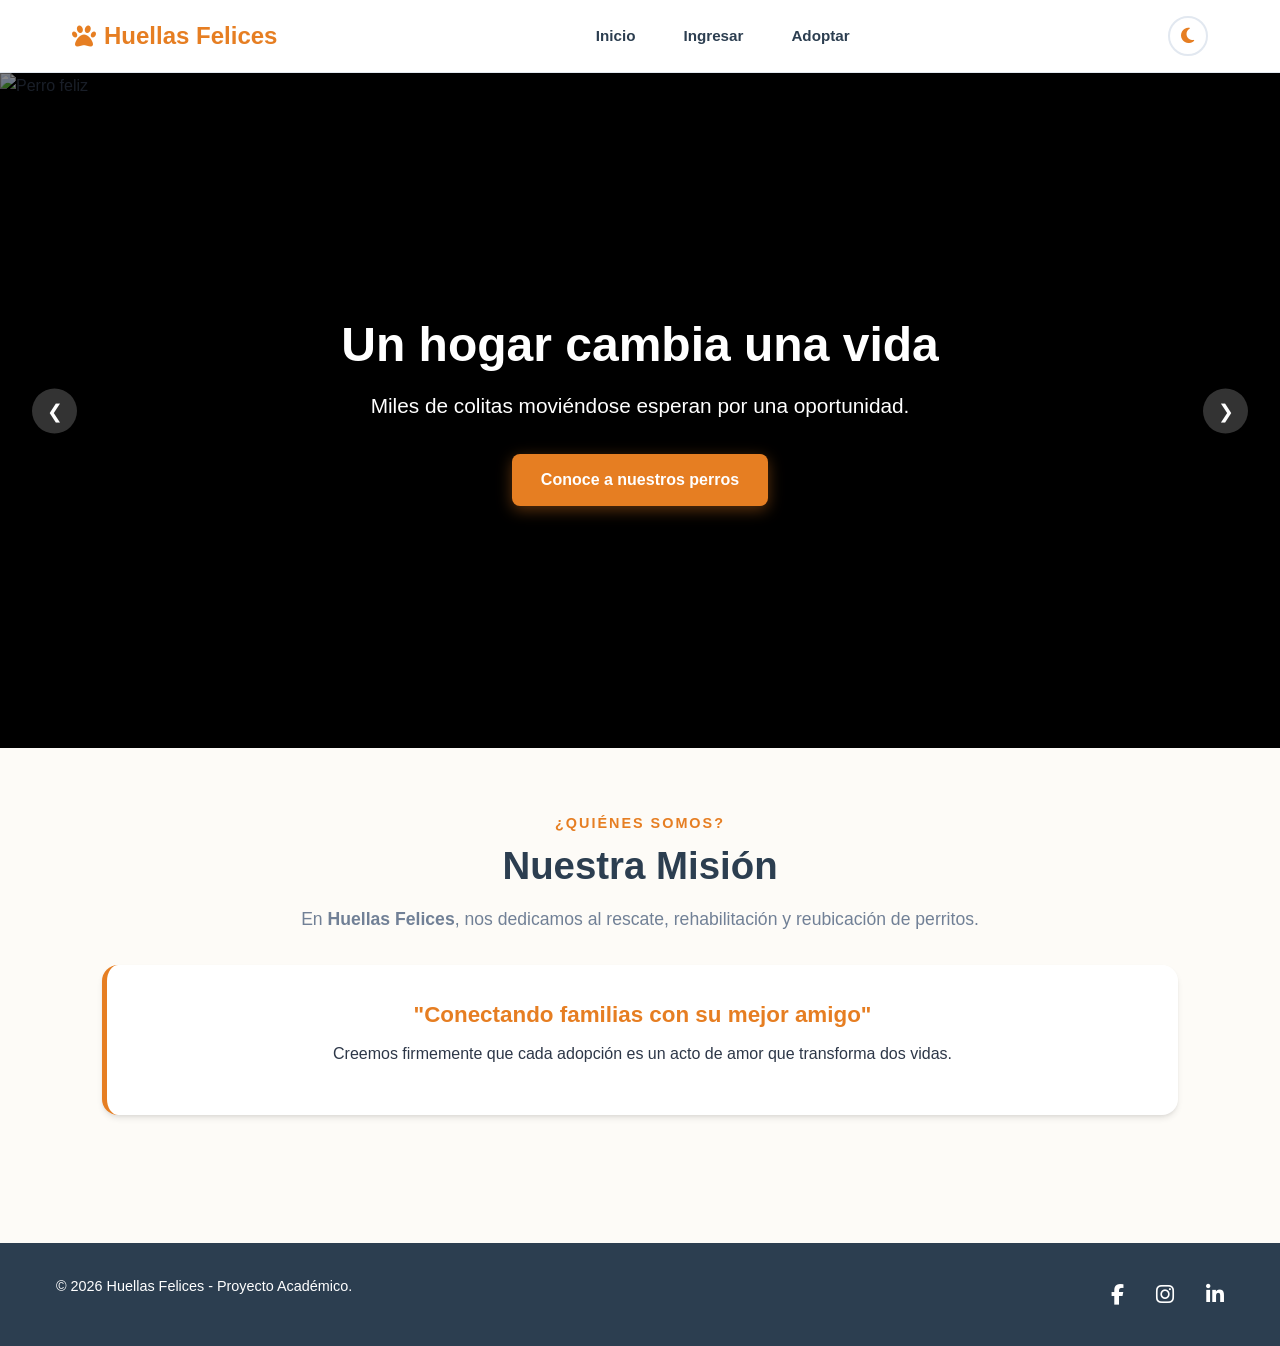
==== index.html @ f37d5ec0 "nous" ====
<!DOCTYPE html>
<html lang="es" data-theme="light">

<head>
    <meta charset="UTF-8">
    <meta name="viewport" content="width=device-width, initial-scale=1.0">
    <meta name="description"
        content="Huellas Felices - Conectando familias con su mejor amigo. Adopta un perro rescatado.">
    <title>Huellas Felices | Inicio</title>
    <link rel="stylesheet" href="https://cdnjs.cloudflare.com/ajax/libs/font-awesome/6.4.0/css/all.min.css"
        crossorigin="anonymous" />
    <link rel="stylesheet" href="css/variables.css">
    <link rel="stylesheet" href="css/base.css">
    <link rel="stylesheet" href="css/layout.css">
    <link rel="stylesheet" href="css/components.css">
    <script defer src="js/theme.js"></script>
    <script defer src="js/carousel.js"></script>
    <script defer src="js/auth.js"></script>
    <script defer src="js/main.js"></script>
</head>

<body>

    <header class="main-header">
        <div class="header-container">
            <a href="index.html" class="logo"><i class="fa-solid fa-paw"></i> Huellas Felices</a>
            <nav class="main-nav" aria-label="Navegación principal">
                <ul>
                    <li><a href="index.html#hero">Inicio</a></li>
                    <li><a href="ingresar.html" id="nav-auth-link">Ingresar</a></li>
                    <li><a href="adoptar.html">Adoptar</a></li>
                </ul>
            </nav>
            <div class="header-actions">
                <span id="user-profile" class="user-profile hidden">
                    <i class="fa-solid fa-user"></i> <span id="user-display-name"></span>
                    <button id="btn-logout" class="btn-logout" aria-label="Cerrar sesión">Salir</button>
                </span>
                <button id="theme-toggle" class="theme-toggle" aria-label="Alternar modo oscuro/claro">
                    <i class="fa-solid fa-moon"></i>
                </button>
            </div>
        </div>
    </header>

    <main>
        <!-- Inicio: Carrusel Hero -->
        <section id="hero" class="hero-carousel" aria-label="Carrusel de perros rescatados">
            <div class="carousel-track-container">
                <div class="carousel-track">
                    <div class="carousel-slide active">
                        <img src="https://images.unsplash.com/photo-1543466835-00a7907e9de1?auto=format&fit=crop&q=80&w=1200"
                            alt="Perro feliz">
                        <div class="carousel-caption">
                            <h1>Un hogar cambia una vida</h1>
                            <p>Miles de colitas moviéndose esperan por una oportunidad.</p>
                            <a href="adoptar.html" class="btn-cta">Conoce a nuestros perros</a>
                        </div>
                    </div>
                    <div class="carousel-slide">
                        <img src="https://images.unsplash.com/photo-1537151625747-768eb64519f2?auto=format&fit=crop&q=80&w=1200"
                            alt="Cachorro">
                        <div class="carousel-caption">
                            <h1>Conectando familias con su mejor amigo</h1>
                            <p>Amor incondicional garantizado.</p>
                            <a href="adoptar.html" class="btn-cta">Conoce a nuestros perros</a>
                        </div>
                    </div>
                </div>
            </div>
            <button class="carousel-btn btn-prev" aria-label="Imagen anterior">&#10094;</button>
            <button class="carousel-btn btn-next" aria-label="Siguiente imagen">&#10095;</button>
        </section>

        <!-- Nosotros: Propuesta de Valor -->
        <section id="nosotros" class="section-padding reveal-element">
            <div class="container text-center">
                <span class="section-subtitle">¿Quiénes somos?</span>
                <h2>Nuestra Misión</h2>
                <p class="lead-text">En <strong>Huellas Felices</strong>, nos dedicamos al rescate, rehabilitación y
                    reubicación de perritos.</p>
                <div class="value-proposition">
                    <p class="highlight-text">"Conectando familias con su mejor amigo"</p>
                    <p>Creemos firmemente que cada adopción es un acto de amor que transforma dos vidas.</p>
                </div>
            </div>
        </section>
    </main>

    <footer class="main-footer">
        <div class="footer-container">
            <p>&copy; 2026 Huellas Felices - Proyecto Académico.</p>
            <nav class="social-nav">
                <a href="https://facebook.com" target="_blank" rel="noopener noreferrer"><i
                        class="fa-brands fa-facebook-f"></i></a>
                <a href="https://instagram.com" target="_blank" rel="noopener noreferrer"><i
                        class="fa-brands fa-instagram"></i></a>
                <a href="https://linkedin.com" target="_blank" rel="noopener noreferrer"><i
                        class="fa-brands fa-linkedin-in"></i></a>
            </nav>
        </div>
    </footer>

</body>

</html>
---- css/variables.css ----
/* ==========================================================================
   VARIABLES GLOBALES Y DISEÑO DE TEMAS (Huellas Felices)
   ========================================================================== */

/* Tema Claro por Defecto */
:root,
html[data-theme="light"] {
    /* Colores de Marca (Cálidos y Amigables) */
    --primary-color: #e67e22;
    /* Naranja cálido principal */
    --primary-hover: #d35400;
    /* Naranja más oscuro para interacciones */
    --secondary-color: #2c3e50;
    /* Azul grisáceo para textos fuertes y contraste */
    --accent-color: #f1c40f;
    /* Amarillo/Ámbar para detalles y alertas */

    /* Colores de Fondo (Layout) */
    --bg-main: #fdfbf7;
    /* Fondo general (crema muy suave) */
    --bg-card: #ffffff;
    /* Fondo de tarjetas y contenedores */
    --bg-muted: #f5efe6;
    /* Fondo de secciones secundarias */
    --bg-highlight: #fef5ec;
    /* Fondo sutil para destacar módulos (como login) */

    /* Colores de Texto */
    --text-main: #2d3748;
    /* Texto principal (Gris oscuro, evita el negro puro) */
    --text-muted: #718096;
    /* Texto secundario o leyendas */
    --text-light: #ffffff;
    /* Texto sobre fondos oscuros o botones */

    /* Estados de Validación */
    --color-success: #2ecc71;
    /* Verde para estados válidos y éxito */
    --color-error: #e74c3c;
    /* Rojo para mensajes de error dinámicos */

    /* Efectos Visuales */
    --box-shadow: 0 4px 6px -1px rgba(0, 0, 0, 0.1), 0 2px 4px -1px rgba(0, 0, 0, 0.06);
    --shadow-hover: 0 10px 15px -3px rgba(0, 0, 0, 0.1), 0 4px 6px -2px rgba(0, 0, 0, 0.05);
    --border-color: #e2e8f0;
}

/* Tema Oscuro (Se activa dinámicamente con JavaScript) */
html[data-theme="dark"] {
    /* Colores de Marca Ajustados para Pantallas Oscuras */
    --primary-color: #ff9f43;
    /* Naranja ligeramente más brillante */
    --primary-hover: #ffb167;
    --secondary-color: #ecf0f1;
    --accent-color: #f39c12;

    /* Colores de Fondo (Invertidos para confort visual) */
    --bg-main: #121212;
    /* Fondo oscuro profundo */
    --bg-card: #1e1e1e;
    /* Gris superficie para tarjetas */
    --bg-muted: #252525;
    /* Gris para secciones alternas */
    --bg-highlight: #2c2520;
    /* Tono marrón/oscuro cálido para destacar */

    /* Colores de Texto */
    --text-main: #f3f4f6;
    /* Blanco roto para lectura cómoda */
    --text-muted: #9ca3af;
    /* Gris claro para texto secundario */
    --text-light: #121212;
    /* Texto oscuro para usar sobre botones claros */

    /* Estados de Validación Adaptados */
    --color-success: #2ea44f;
    --color-error: #ff6b6b;
    /* Rojo más claro para que resalte en fondo oscuro */

    /* Efectos Visuales Adaptados */
    --box-shadow: 0 4px 6px -1px rgba(0, 0, 0, 0.5);
    --shadow-hover: 0 10px 15px -3px rgba(0, 0, 0, 0.7);
    --border-color: #333333;
}

/* Variables Estructurales Invariables (Comunes a ambos temas) */
:root {
    /* Tipografía */
    --font-main: 'Segoe UI', Tahoma, Geneva, Verdana, sans-serif;

    /* Bordes y Esquinas (Look amigable y redondeado) */
    --border-radius-sm: 4px;
    --border-radius-md: 8px;
    --border-radius-lg: 16px;
    --border-radius-round: 50%;

    /* Transiciones del Sistema (Suavidad obligatoria para el requerimiento) */
    --transition-fast: background-color 0.2s ease, color 0.2s ease, transform 0.2s ease;
    --transition-smooth: background-color 0.4s ease, color 0.4s ease, border-color 0.4s ease, box-shadow 0.4s ease;
    --transition-reveal: opacity 0.8s ease-out, transform 0.8s ease-out;

    /* Espaciados Base (Escalabilidad del Layout) */
    --spacing-xs: 0.5rem;
    --spacing-sm: 1rem;
    --spacing-md: 2rem;
    --spacing-lg: 4rem;
}
---- css/base.css ----
/* ==========================================================================
   RESET MODERNO Y ESTILOS BASE GLOBALES (Mobile-First)
   ========================================================================== */

/* Coherencia en el cálculo de tamaños con box-sizing */
*,
*::before,
*::after {
    box-sizing: border-box;
    margin: 0;
    padding: 0;
}

/* Suavizado de scroll nativo para los anclajes internos */
html {
    scroll-behavior: smooth;
    text-size-adjust: 100%;
}

/* Configuración del cuerpo con transiciones para Modo Oscuro */
body {
    font-family: var(--font-main);
    background-color: var(--bg-main);
    color: var(--text-main);
    line-height: 1.6;
    overflow-x: hidden;
    -webkit-font-smoothing: antialiased;
    -moz-osx-font-smoothing: grayscale;
    transition: var(--transition-smooth);
}

/* Tipografía Semántica y Escalable */
h1,
h2,
h3,
h4 {
    color: var(--secondary-color);
    font-weight: 700;
    line-height: 1.2;
    transition: color 0.4s ease;
}

h1 {
    font-size: 2.2rem;
}

h2 {
    font-size: 1.8rem;
    margin-bottom: var(--spacing-sm);
}

h3 {
    font-size: 1.4rem;
    margin-bottom: var(--spacing-xs);
}

p {
    margin-bottom: var(--spacing-sm);
}

/* Elementos de Enlace e Interactivos */
a {
    color: var(--primary-color);
    text-decoration: none;
    transition: var(--transition-fast);
}

a:hover {
    color: var(--primary-hover);
}

img {
    max-width: 100%;
    height: auto;
    display: block;
}

ul {
    list-style: none;
}

/* ==========================================================================
   CLASES UTILITARIAS GLOBALES
   ========================================================================== */

/* Contenedor adaptativo centralizado */
.container {
    width: 100%;
    padding-right: var(--spacing-sm);
    padding-left: var(--spacing-sm);
    margin-right: auto;
    margin-left: auto;
}

/* Breakpoint base para escritorio en contenedores */
@media (min-width: 768px) {
    .container {
        max-width: 1140px;
        padding-right: var(--spacing-md);
        padding-left: var(--spacing-md);
    }

    h1 {
        font-size: 3rem;
    }

    h2 {
        font-size: 2.4rem;
    }
}

/* Espaciados y Alineaciones estándares */
.section-padding {
    padding: var(--spacing-md) 0;
}

@media (min-width: 768px) {
    .section-padding {
        padding: var(--spacing-lg) 0;
    }
}

.text-center {
    text-align: center;
}

.hidden {
    display: none !important;
}

/* Subtítulos de sección decorativos */
.section-subtitle {
    display: block;
    color: var(--primary-color);
    font-size: 0.9rem;
    text-transform: uppercase;
    font-weight: 700;
    letter-spacing: 2px;
    margin-bottom: var(--spacing-xs);
}

.lead-text {
    font-size: 1.1rem;
    color: var(--text-muted);
    max-width: 700px;
    margin-left: auto;
    margin-right: auto;
}

/* ==========================================================================
   HOOKS DE ANIMACIÓN (Scroll Reveal - Intersection Observer)
   ========================================================================== */

/* Estado inicial: El elemento está oculto y desplazado hacia abajo */
.reveal-element {
    opacity: 0;
    transform: translateY(30px);
    transition: var(--transition-reveal);
    will-change: transform, opacity;
    /* Optimización de rendimiento para GPU */
}

/* Estado activo: Se inyecta mediante JS cuando entra en el Viewport */
.reveal-element.revealed {
    opacity: 1;
    transform: translateY(0);
}
---- css/layout.css ----
/* ==========================================================================
   ESTRUCTURA DE CONTENEDORES Y LAYOUT (Mobile-First)
   ========================================================================== */

/* --- 1. ENCABEZADO PRINCIPAL (HEADER) --- */
.main-header {
    background-color: var(--bg-card);
    border-bottom: 1px solid var(--border-color);
    position: sticky;
    top: 0;
    z-index: 1000;
    /* Asegura que se mantenga sobre el carrusel */
    box-shadow: var(--box-shadow);
    transition: var(--transition-smooth);
}

.header-container {
    display: flex;
    flex-direction: column;
    align-items: center;
    gap: var(--spacing-sm);
    padding: var(--spacing-sm);
    max-width: 1200px;
    margin: 0 auto;
}

.logo {
    font-size: 1.5rem;
    font-weight: 800;
    color: var(--primary-color);
    display: flex;
    align-items: center;
    gap: 0.5rem;
}

/* Navegación móvil */
.main-nav ul {
    display: flex;
    gap: var(--spacing-sm);
    flex-wrap: wrap;
    justify-content: center;
}

.main-nav a {
    font-weight: 600;
    color: var(--secondary-color);
    padding: 0.25rem 0.5rem;
    font-size: 0.95rem;
}

.main-nav a:hover {
    color: var(--primary-color);
}

/* Acciones del Header (Perfil, Botón de Tema) */
.header-actions {
    display: flex;
    align-items: center;
    gap: var(--spacing-sm);
}

/* Ajustes de Layout para Escritorio (Header) */
@media (min-width: 768px) {
    .header-container {
        flex-direction: row;
        justify-content: space-between;
        padding: var(--spacing-sm) var(--spacing-md);
    }

    .main-nav ul {
        gap: var(--spacing-md);
    }
}


/* --- 2. SECCIÓN DESTACADA DE AUTENTICACIÓN --- */
.highlight-bg {
    background-color: var(--bg-highlight);
    transition: var(--transition-smooth);
}

.auth-wrapper {
    display: flex;
    justify-content: center;
    align-items: center;
    min-height: 400px;
}


/* --- 3. MAQUETACIÓN DE FORMULARIOS RECOLECTORES --- */
.form-container {
    max-width: 800px;
    margin: 0 auto;
}

.main-form {
    background-color: var(--bg-card);
    padding: var(--spacing-md);
    border-radius: var(--border-radius-lg);
    box-shadow: var(--box-shadow);
    border: 1px solid var(--border-color);
    margin-top: var(--spacing-md);
    transition: var(--transition-smooth);
}

/* Grid dinámico para los campos del formulario */
.form-row {
    display: grid;
    grid-template-columns: 1fr;
    /* 1 Sola columna en dispositivos móviles */
    gap: var(--spacing-sm);
    margin-bottom: var(--spacing-sm);
}

.form-group {
    display: flex;
    flex-direction: column;
    gap: var(--spacing-xs);
}

/* Transformación a 2 columnas en pantallas medianas/grandes */
@media (min-width: 768px) {
    .main-form {
        padding: var(--spacing-md) var(--spacing-lg);
    }

    .form-row {
        grid-template-columns: repeat(2, 1fr);
        /* 2 Columnas idénticas en Escritorio */
        gap: var(--spacing-md);
    }
}


/* --- 4. PIE DE PÁGINA SEMÁNTICO (FOOTER) --- */
.main-footer {
    background-color: var(--secondary-color);
    color: #ffffff;
    /* El footer mantiene contraste fijo */
    padding: var(--spacing-md) 0;
    margin-top: var(--spacing-lg);
}

.footer-container {
    display: flex;
    flex-direction: column;
    align-items: center;
    gap: var(--spacing-sm);
    max-width: 1200px;
    margin: 0 auto;
    padding: 0 var(--spacing-sm);
    text-align: center;
    font-size: 0.9rem;
}

.social-nav {
    display: flex;
    gap: var(--spacing-md);
}

.social-nav a {
    color: #ffffff;
    font-size: 1.3rem;
    display: inline-block;
    transition: var(--transition-fast);
}

.social-nav a:hover {
    color: var(--primary-color);
    transform: translateY(-3px);
    /* Pequeño salto interactivo */
}

/* Ajustes de Layout para Escritorio (Footer) */
@media (min-width: 768px) {
    .footer-container {
        flex-direction: row;
        justify-content: space-between;
        text-align: left;
    }
}
---- css/components.css ----
/* ==========================================================================
   ESTILOS DE COMPONENTES AISLADOS (Huellas Felices)
   ========================================================================== */

/* --- 1. COMPONENTE: BOTONES --- */
.btn-cta,
.btn-submit,
.btn-submit-large {
    display: inline-block;
    background-color: var(--primary-color);
    color: #ffffff;
    font-weight: 700;
    border: none;
    border-radius: var(--border-radius-md);
    cursor: pointer;
    text-align: center;
    transition: var(--transition-fast);
}

.btn-cta {
    padding: 0.8rem 1.8rem;
    font-size: 1rem;
    box-shadow: 0 4px 15px rgba(230, 126, 34, 0.4);
}

.btn-cta:hover {
    background-color: var(--primary-hover);
    color: #ffffff;
    transform: translateY(-2px);
}

.btn-submit {
    width: 100%;
    padding: 0.75rem;
    font-size: 1rem;
}

.btn-submit:hover {
    background-color: var(--primary-hover);
}

.btn-submit-large {
    padding: 1rem 2.5rem;
    font-size: 1.1rem;
    margin-top: var(--spacing-sm);
    box-shadow: var(--box-shadow);
}

.btn-submit-large:hover {
    background-color: var(--primary-hover);
    transform: translateY(-2px);
    box-shadow: var(--shadow-hover);
}

/* Conmutador de Tema (Claro/Oscuro) */
.theme-toggle {
    background: none;
    border: 2px solid var(--border-color);
    color: var(--primary-color);
    width: 40px;
    height: 40px;
    border-radius: var(--border-radius-round);
    cursor: pointer;
    display: flex;
    align-items: center;
    justify-content: center;
    font-size: 1.1rem;
    transition: var(--transition-smooth);
}

.theme-toggle:hover {
    background-color: var(--primary-color);
    color: #ffffff;
    border-color: var(--primary-color);
}

/* Botón de Salida (Logout) */
.btn-logout {
    background-color: transparent;
    border: 1px solid var(--color-error);
    color: var(--color-error);
    padding: 0.2rem 0.6rem;
    border-radius: var(--border-radius-sm);
    font-size: 0.8rem;
    cursor: pointer;
    font-weight: 600;
    margin-left: 0.5rem;
    transition: var(--transition-fast);
}

.btn-logout:hover {
    background-color: var(--color-error);
    color: #ffffff;
}


/* --- 2. COMPONENTE: CARRUSEL HERO (FADE SLIDER NATIVO) --- */
.hero-carousel {
    position: relative;
    width: 100%;
    height: 60vh;
    /* Altura adaptativa en móviles */
    min-height: 400px;
    overflow: hidden;
    background-color: #000;
    /* Evita destellos blancos durante transiciones */
}

.carousel-track-container {
    width: 100%;
    height: 100%;
}

.carousel-track {
    position: relative;
    width: 100%;
    height: 100%;
}

.carousel-slide {
    position: absolute;
    top: 0;
    left: 0;
    width: 100%;
    height: 100%;
    opacity: 0;
    z-index: 1;
    transition: opacity 0.8s ease-in-out;
    /* Transición suave requerida */
}

.carousel-slide.active {
    opacity: 1;
    z-index: 2;
}

.carousel-slide img {
    width: 100%;
    height: 100%;
    object-fit: cover;
    /* Recorte inteligente adaptativo */
    filter: brightness(55%);
    /* Filtro oscuro para garantizar contraste de texto */
}

/* Captions / Textos del Hero */
.carousel-caption {
    position: absolute;
    top: 50%;
    left: 50%;
    transform: translate(-50%, -50%);
    width: 85%;
    max-width: 800px;
    color: #ffffff;
    text-align: center;
    z-index: 3;
}

.carousel-caption h1 {
    color: #ffffff;
    margin-bottom: var(--spacing-sm);
    text-shadow: 0 2px 10px rgba(0, 0, 0, 0.5);
}

.carousel-caption p {
    font-size: 1.1rem;
    margin-bottom: var(--spacing-md);
    text-shadow: 0 2px 8px rgba(0, 0, 0, 0.5);
}

/* Flechas de Navegación */
.carousel-btn {
    position: absolute;
    top: 50%;
    transform: translateY(-50%);
    background-color: rgba(255, 255, 255, 0.2);
    color: #ffffff;
    border: none;
    width: 45px;
    height: 45px;
    border-radius: var(--border-radius-round);
    cursor: pointer;
    font-size: 1.2rem;
    z-index: 10;
    display: flex;
    align-items: center;
    justify-content: center;
    transition: var(--transition-fast);
}

.carousel-btn:hover {
    background-color: var(--primary-color);
}

.btn-prev {
    left: var(--spacing-sm);
}

.btn-next {
    right: var(--spacing-sm);
}

@media (min-width: 768px) {
    .hero-carousel {
        height: 75vh;
    }

    .carousel-caption p {
        font-size: 1.3rem;
    }

    .btn-prev {
        left: var(--spacing-md);
    }

    .btn-next {
        right: var(--spacing-md);
    }
}


/* --- 3. COMPONENTE: MÓDULO DE PROPUESTA DE VALOR --- */
.value-proposition {
    background-color: var(--bg-card);
    padding: var(--spacing-md);
    border-radius: var(--border-radius-lg);
    box-shadow: var(--box-shadow);
    margin-top: var(--spacing-md);
    border-left: 5px solid var(--primary-color);
    transition: var(--transition-smooth);
}

.highlight-text {
    font-size: 1.4rem;
    font-weight: 700;
    color: var(--primary-color);
    margin-bottom: var(--spacing-xs);
}


/* --- 4. COMPONENTE: TARJETA DE AUTENTICACIÓN (LOGIN/REGISTRO) --- */
.auth-box-container {
    background-color: var(--bg-card);
    width: 100%;
    max-width: 450px;
    border-radius: var(--border-radius-lg);
    box-shadow: var(--box-shadow);
    border: 1px solid var(--border-color);
    overflow: hidden;
    transition: var(--transition-smooth);
}

.auth-tabs {
    display: flex;
    background-color: var(--bg-muted);
    border-bottom: 1px solid var(--border-color);
    transition: var(--transition-smooth);
}

.auth-tab {
    flex: 1;
    padding: 1rem;
    background: none;
    border: none;
    font-size: 1rem;
    font-weight: 600;
    color: var(--text-muted);
    cursor: pointer;
    transition: var(--transition-fast);
}

.auth-tab.active {
    background-color: var(--bg-card);
    color: var(--primary-color);
    border-bottom: 2px solid var(--primary-color);
}

.auth-form {
    padding: var(--spacing-md);
    display: none;
    /* Oculto por defecto */
}

.auth-form.active-form {
    display: block;
    /* Solo se renderiza el formulario activo */
}

.auth-form h3 {
    text-align: center;
    margin-bottom: var(--spacing-sm);
}

.success-icon {
    font-size: 3.5rem;
    color: var(--color-success);
    margin-bottom: var(--spacing-sm);
}

.info-text {
    color: var(--text-muted);
    font-size: 0.95rem;
    margin-top: var(--spacing-xs);
}

.user-profile {
    display: flex;
    align-items: center;
    font-size: 0.9rem;
    font-weight: 600;
    color: var(--text-main);
    background-color: var(--bg-muted);
    padding: 0.3rem 0.6rem;
    border-radius: var(--border-radius-md);
}


/* --- 5. COMPONENTE: INPUTS Y MENSAJES DE ERROR --- */
input[type="text"],
input[type="email"],
input[type="password"],
input[type="tel"],
select,
textarea {
    width: 100%;
    padding: 0.75rem;
    border: 1px solid var(--border-color);
    border-radius: var(--border-radius-md);
    background-color: var(--bg-main);
    color: var(--text-main);
    font-family: var(--font-main);
    font-size: 0.95rem;
    transition: var(--transition-fast);
}

/* Estados de Enfoque (Focus) */
input:focus,
select:focus,
textarea:focus {
    outline: none;
    border-color: var(--primary-color);
    box-shadow: 0 0 0 3px rgba(230, 126, 34, 0.2);
}

.required {
    color: var(--color-error);
}

/* Clases de Control Dinámico inyectadas por JS */
input.invalid,
select.invalid {
    border-color: var(--color-error) !important;
    background-color: rgba(231, 76, 60, 0.03);
}

input.valid,
select.valid {
    border-color: var(--color-success) !important;
    background-color: rgba(46, 204, 113, 0.03);
}

/* Espacio reservado para el mensaje de error para evitar saltos bruscos en el DOM */
.error-message {
    color: var(--color-error);
    font-size: 0.8rem;
    font-weight: 600;
    min-height: 18px;
    display: block;
    margin-top: 2px;
}

/* Feedback Global Post-Envío */
.form-feedback {
    padding: 1rem;
    border-radius: var(--border-radius-md);
    margin-bottom: var(--spacing-sm);
    font-weight: 600;
    text-align: center;
}

.form-feedback.success {
    background-color: rgba(46, 204, 113, 0.15);
    color: var(--color-success);
    border: 1px solid var(--color-success);
}
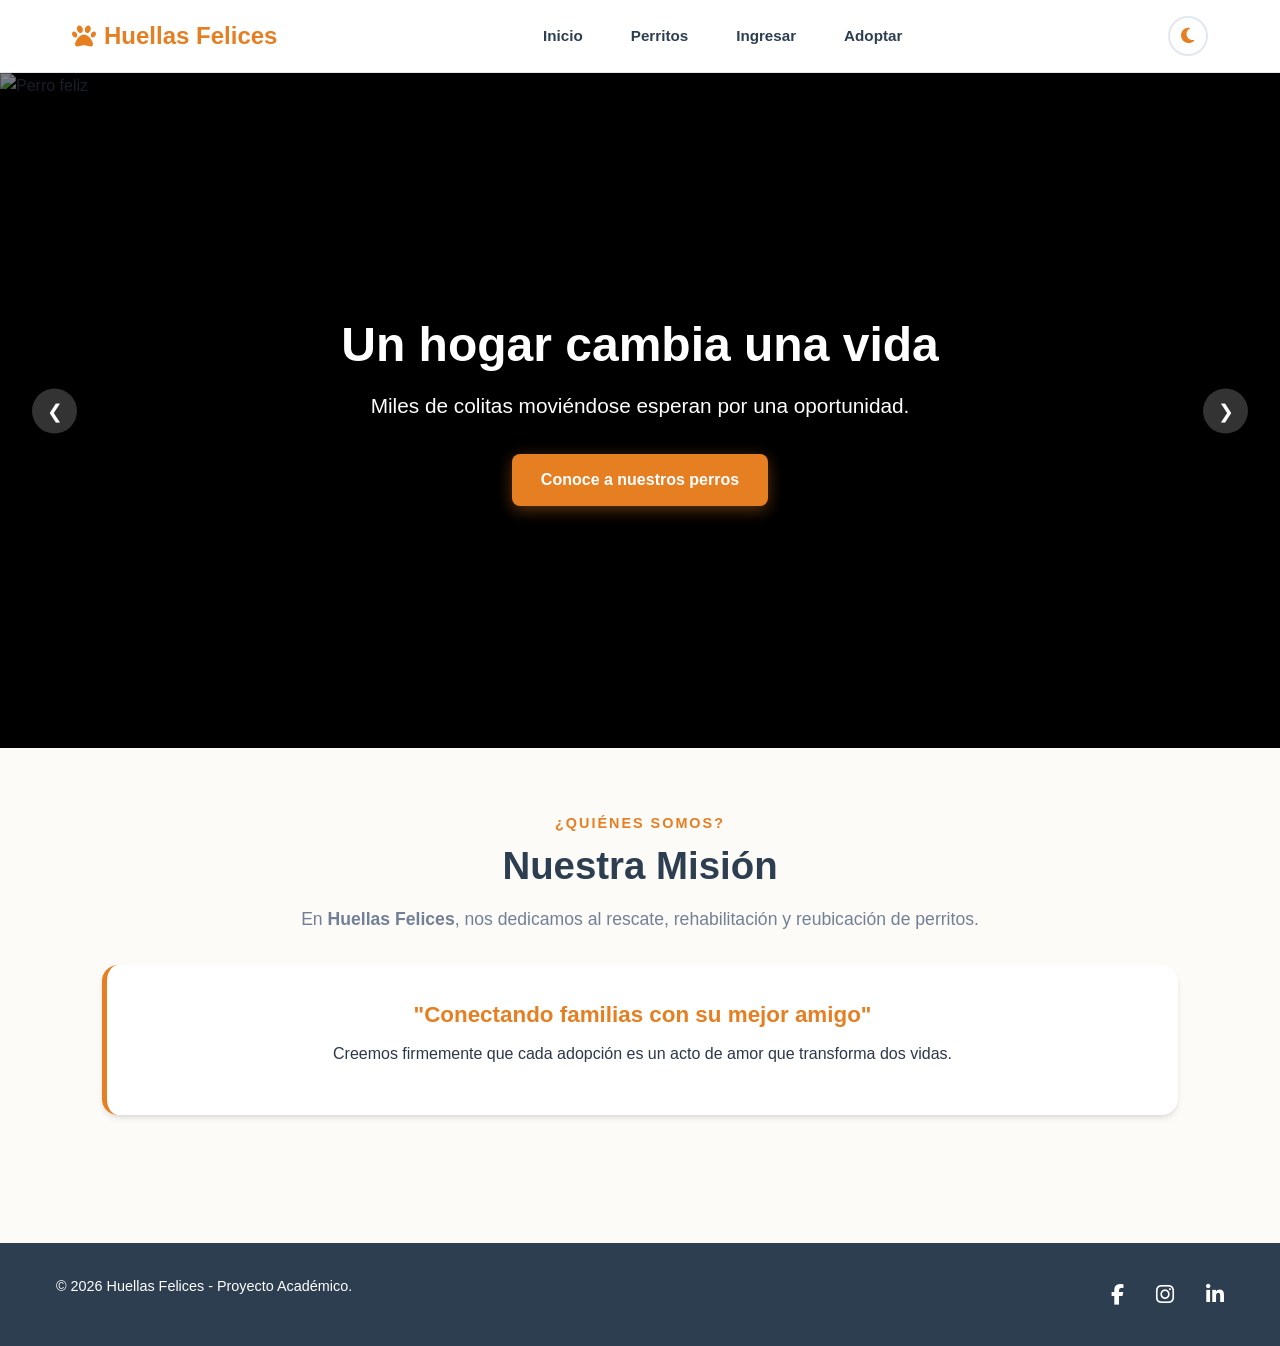
==== commit 1cf4b0e0: "actualizacion" ====
--- a/index.html
+++ b/index.html
@@ -27,6 +27,7 @@
             <nav class="main-nav" aria-label="Navegación principal">
                 <ul>
                     <li><a href="index.html#hero">Inicio</a></li>
+                    <li><a href="perros.html">Perritos</a></li>
                     <li><a href="ingresar.html" id="nav-auth-link">Ingresar</a></li>
                     <li><a href="adoptar.html">Adoptar</a></li>
                 </ul>
@@ -54,16 +55,16 @@
                         <div class="carousel-caption">
                             <h1>Un hogar cambia una vida</h1>
                             <p>Miles de colitas moviéndose esperan por una oportunidad.</p>
-                            <a href="adoptar.html" class="btn-cta">Conoce a nuestros perros</a>
+                            <a href="perros.html" class="btn-cta">Conoce a nuestros perros</a>
                         </div>
                     </div>
                     <div class="carousel-slide">
-                        <img src="https://images.unsplash.com/photo-1537151625747-768eb64519f2?auto=format&fit=crop&q=80&w=1200"
+                        <img src="img/cachorro-mirando-camara.jpg"
                             alt="Cachorro">
                         <div class="carousel-caption">
                             <h1>Conectando familias con su mejor amigo</h1>
                             <p>Amor incondicional garantizado.</p>
-                            <a href="adoptar.html" class="btn-cta">Conoce a nuestros perros</a>
+                            <a href="perros.html" class="btn-cta">Conoce a nuestros perros</a>
                         </div>
                     </div>
                 </div>
--- a/css/components.css
+++ b/css/components.css
@@ -382,4 +382,99 @@
     background-color: rgba(46, 204, 113, 0.15);
     color: var(--color-success);
     border: 1px solid var(--color-success);
+}
+
+/* Rejilla de tarjetas */
+.dogs-grid {
+    display: grid;
+    grid-template-columns: repeat(auto-fit, minmax(300px, 1fr));
+    gap: 2rem;
+    margin-top: 2.5rem;
+}
+
+/* Tarjeta individual */
+.dog-card {
+    background-color: var(--card-bg, #ffffff);
+    border-radius: 12px;
+    overflow: hidden;
+    box-shadow: 0 4px 15px rgba(0, 0, 0, 0.05);
+    transition: transform 0.3s ease, box-shadow 0.3s ease;
+}
+
+.dog-card:hover {
+    transform: translateY(-5px);
+    box-shadow: 0 8px 25px rgba(0, 0, 0, 0.1);
+}
+
+/* Contenedor de Imagen y Badge */
+.dog-image-container {
+    position: relative;
+    height: 240px;
+}
+
+.dog-image-container img {
+    width: 100%;
+    height: 100%;
+    object-fit: cover;
+}
+
+.dog-badge {
+    position: absolute;
+    top: 1rem;
+    right: 1rem;
+    padding: 0.4rem 1rem;
+    border-radius: 50px;
+    font-size: 0.85rem;
+    font-weight: bold;
+    color: #fff;
+}
+
+.badge-puppy { background-color: #3498db; }
+.badge-young { background-color: #2ecc71; }
+.badge-adult { background-color: #f39c12; }
+
+/* Contenido de texto */
+.dog-card-content {
+    padding: 1.5rem;
+}
+
+.dog-features {
+    list-style: none;
+    padding: 0;
+    margin: 1rem 0;
+    font-size: 0.95rem;
+}
+
+.dog-features li {
+    margin-bottom: 0.5rem;
+}
+
+.dog-features i {
+    color: var(--primary-color);
+    margin-right: 0.5rem;
+    width: 18px;
+}
+
+.dog-description {
+    font-size: 0.9rem;
+    line-height: 1.5;
+    margin-bottom: 1.5rem;
+    color: var(--text-muted, #666);
+}
+
+/* Botón de Adopción */
+.btn-card-adopt {
+    display: block;
+    text-align: center;
+    background-color: var(--primary-color);
+    color: white;
+    padding: 0.8rem;
+    border-radius: 8px;
+    text-decoration: none;
+    font-weight: bold;
+    transition: background-color 0.2s ease;
+}
+
+.btn-card-adopt:hover {
+    background-color: var(--primary-dark, #d35400);
 }
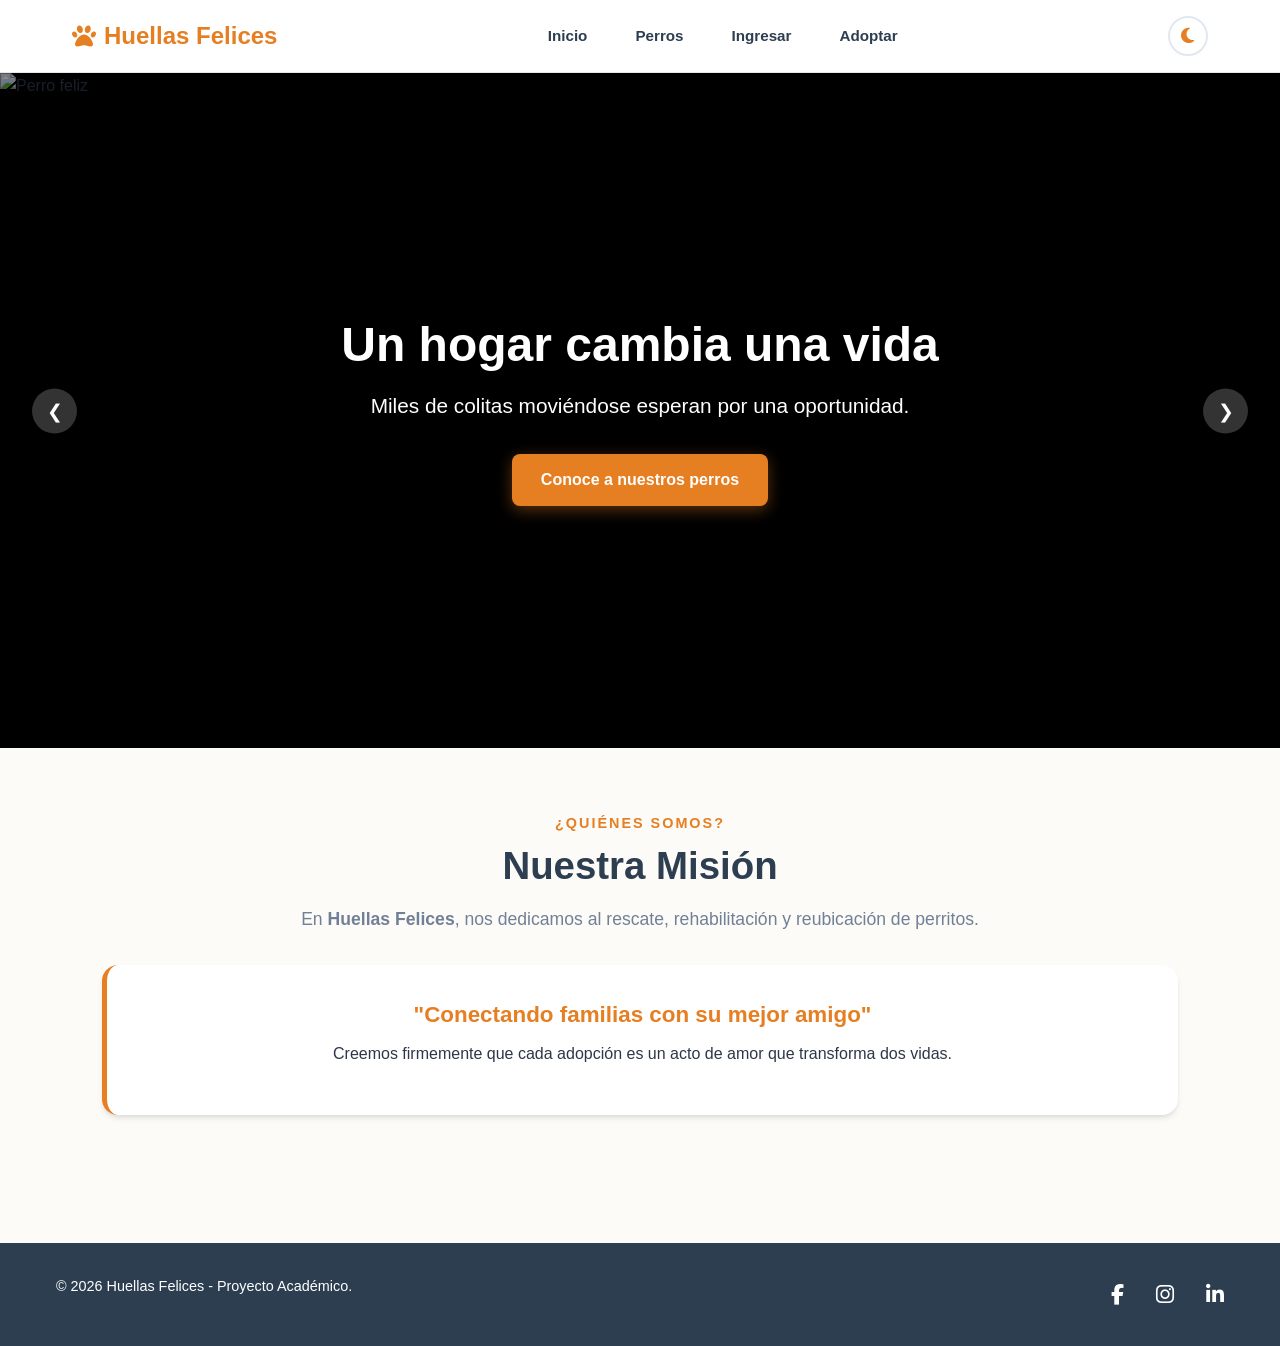
==== commit 4a0cb3fc: "burger" ====
--- a/index.html
+++ b/index.html
@@ -24,14 +24,23 @@
     <header class="main-header">
         <div class="header-container">
             <a href="index.html" class="logo"><i class="fa-solid fa-paw"></i> Huellas Felices</a>
-            <nav class="main-nav" aria-label="Navegación principal">
+
+            <!-- BOTÓN HAMBURGUESA: Invisible en PC, visible en móviles -->
+            <button id="menu-toggle-btn" class="menu-toggle-btn" aria-label="Abrir menú de navegación"
+                aria-expanded="false">
+                <i class="fa-solid fa-bars"></i>
+            </button>
+
+            <!-- Se añade el id="main-nav" para controlarlo desde JavaScript -->
+            <nav id="main-nav" class="main-nav" aria-label="Navegación principal">
                 <ul>
-                    <li><a href="index.html#hero">Inicio</a></li>
-                    <li><a href="perros.html">Perritos</a></li>
+                    <li><a href="index.html">Inicio</a></li>
+                    <li><a href="perros.html">Perros</a></li>
                     <li><a href="ingresar.html" id="nav-auth-link">Ingresar</a></li>
                     <li><a href="adoptar.html">Adoptar</a></li>
                 </ul>
             </nav>
+
             <div class="header-actions">
                 <span id="user-profile" class="user-profile hidden">
                     <i class="fa-solid fa-user"></i> <span id="user-display-name"></span>
@@ -59,8 +68,7 @@
                         </div>
                     </div>
                     <div class="carousel-slide">
-                        <img src="img/cachorro-mirando-camara.jpg"
-                            alt="Cachorro">
+                        <img src="img/cachorro-mirando-camara.jpg" alt="Cachorro">
                         <div class="carousel-caption">
                             <h1>Conectando familias con su mejor amigo</h1>
                             <p>Amor incondicional garantizado.</p>
--- a/css/layout.css
+++ b/css/layout.css
@@ -178,4 +178,93 @@
         justify-content: space-between;
         text-align: left;
     }
+}
+
+/* ==========================================================================
+   ESTILOS DEL COMPONENTE NAV RESPONSIVO
+   ========================================================================== */
+
+/* Por defecto en Escritorio (PC) el botón es invisible */
+.menu-toggle-btn {
+    display: none;
+    background: none;
+    border: none;
+    color: var(--text-color, #333);
+    font-size: 1.5rem;
+    cursor: pointer;
+    padding: 0.5rem;
+    transition: color 0.2s ease;
+}
+
+.menu-toggle-btn:hover {
+    color: var(--primary-color);
+}
+
+/* Media Query para Tablets y Celulares (Pantallas angostas) */
+@media (max-width: 768px) {
+    .main-header {
+        position: relative; /* Bloque de contención para el menú absoluto */
+    }
+
+    /* Mostrar botón hamburguesa */
+    .menu-toggle-btn {
+        display: block;
+        order: 2; /* Forzar orden posicional al lado de las acciones */
+    }
+
+    .header-actions {
+        order: 3;
+    }
+
+    /* Transformar el menú de navegación en un panel flotante desplegable */
+    .main-nav {
+        display: none; /* Oculto por defecto */
+        position: absolute;
+        top: 100%; /* Se posiciona exactamente debajo del header */
+        left: 0;
+        width: 100%;
+        background-color: var(--header-bg, #ffffff);
+        border-top: 1px solid rgba(0, 0, 0, 0.05);
+        box-shadow: 0 8px 16px rgba(0, 0, 0, 0.1);
+        padding: 1.5rem 0;
+        z-index: 999;
+    }
+
+    /* Clase que inyecta JavaScript al hacer click */
+    .main-nav.nav-open {
+        display: block;
+        animation: slideDownMenu 0.25s ease-out forwards;
+    }
+
+    /* Reestructurar la lista horizontal de PC a vertical para celular */
+    .main-nav ul {
+        flex-direction: column;
+        align-items: center;
+        gap: 1.2rem;
+        padding: 0;
+        margin: 0;
+    }
+
+    .main-nav ul li {
+        width: 100%;
+        text-align: center;
+    }
+
+    .main-nav ul li a {
+        display: block;
+        padding: 0.6rem 0;
+        font-size: 1.1rem;
+    }
+}
+
+/* Animación de entrada fluida para el menú desplegable */
+@keyframes slideDownMenu {
+    from {
+        opacity: 0;
+        transform: translateY(-10px);
+    }
+    to {
+        opacity: 1;
+        transform: translateY(0);
+    }
 }
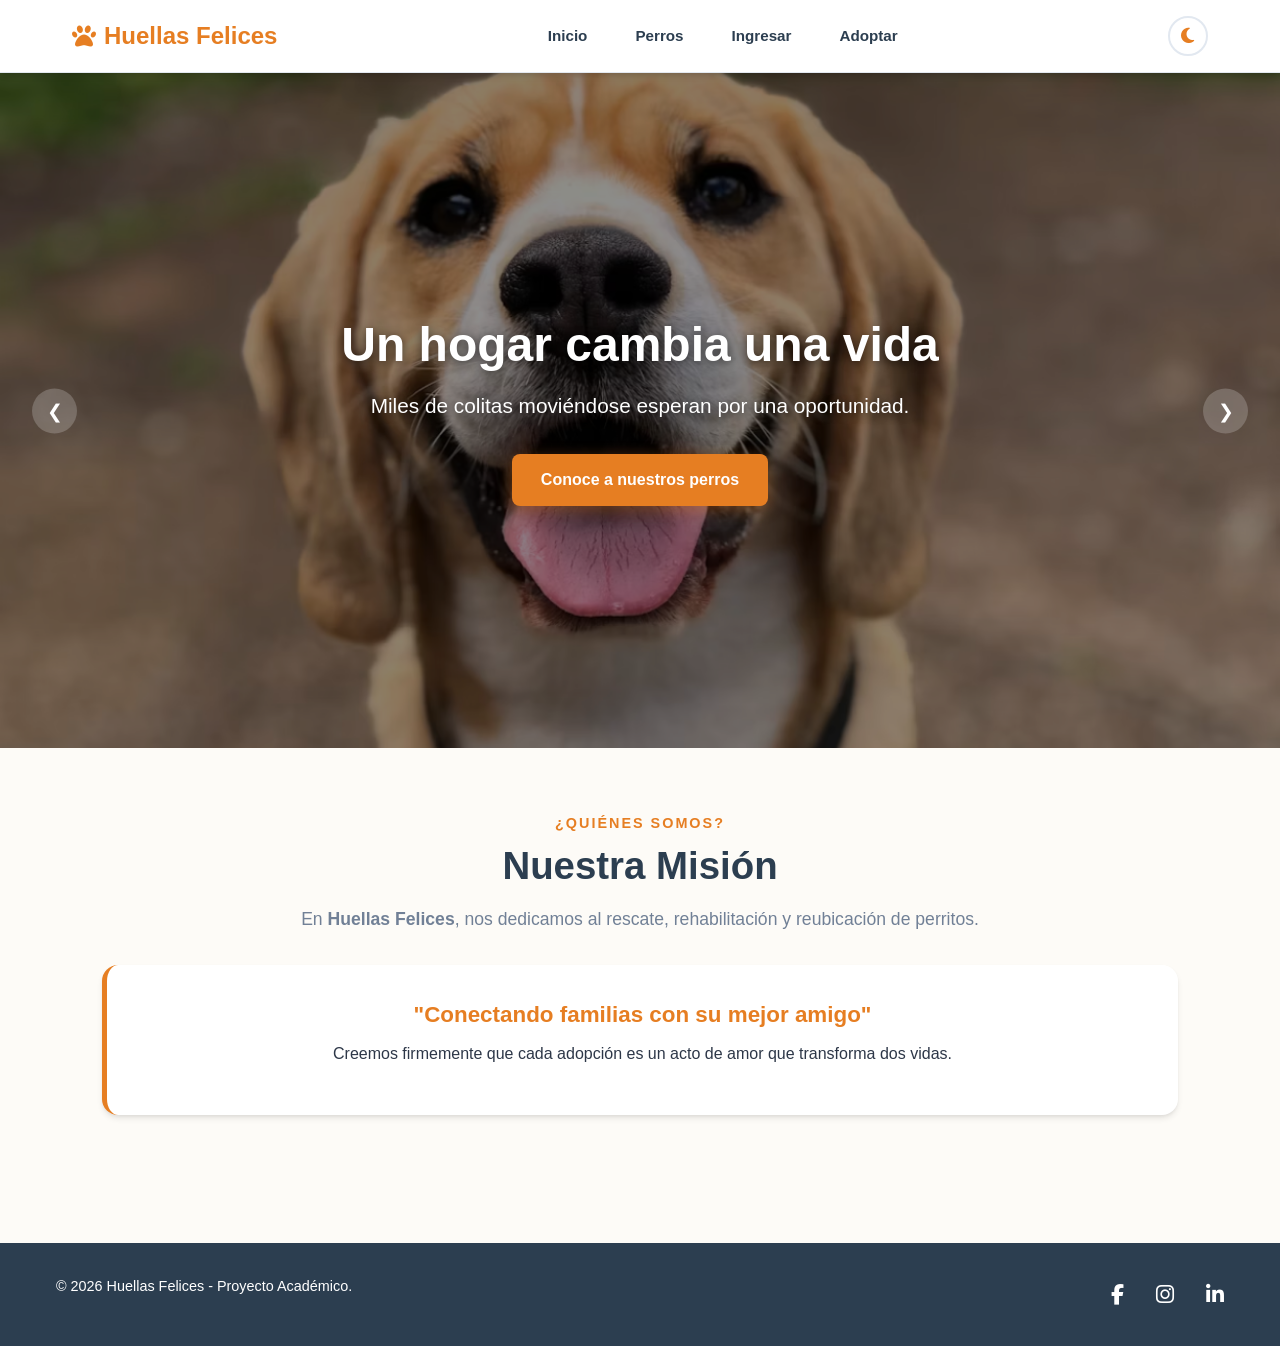
==== commit 04bddaa5: "detalles" ====
--- a/index.html
+++ b/index.html
@@ -59,7 +59,7 @@
             <div class="carousel-track-container">
                 <div class="carousel-track">
                     <div class="carousel-slide active">
-                        <img src="https://images.unsplash.com/photo-1543466835-00a7907e9de1?auto=format&fit=crop&q=80&w=1200"
+                        <img src="img/perro_feliz.png"
                             alt="Perro feliz">
                         <div class="carousel-caption">
                             <h1>Un hogar cambia una vida</h1>
--- a/css/layout.css
+++ b/css/layout.css
@@ -14,11 +14,13 @@
     transition: var(--transition-smooth);
 }
 
+/* Modificado: Ahora fluye como fila por defecto en móviles */
 .header-container {
     display: flex;
-    flex-direction: column;
-    align-items: center;
-    gap: var(--spacing-sm);
+    flex-direction: row;
+    flex-wrap: wrap;
+    justify-content: space-between;
+    align-items: center;
     padding: var(--spacing-sm);
     max-width: 1200px;
     margin: 0 auto;
@@ -33,7 +35,7 @@
     gap: 0.5rem;
 }
 
-/* Navegación móvil */
+/* Navegación móvil base */
 .main-nav ul {
     display: flex;
     gap: var(--spacing-sm);
@@ -59,16 +61,36 @@
     gap: var(--spacing-sm);
 }
 
-/* Ajustes de Layout para Escritorio (Header) */
+/* --- AJUSTES DE LAYOUT PARA ESCRITORIO (PC) --- */
 @media (min-width: 768px) {
     .header-container {
+        flex-wrap: nowrap;
+        padding: var(--spacing-sm) var(--spacing-md);
+    }
+
+    /* Reseteo estricto de posiciones móviles para pantallas grandes */
+    .logo { 
+        order: 0; 
+    }
+    
+    .main-nav { 
+        order: 0;
+        display: block !important;
+        position: static;
+        width: auto;
+        box-shadow: none;
+        border: none;
+        padding: 0;
+    }
+
+    .main-nav ul {
         flex-direction: row;
-        justify-content: space-between;
-        padding: var(--spacing-sm) var(--spacing-md);
-    }
-
-    .main-nav ul {
         gap: var(--spacing-md);
+    }
+
+    .header-actions { 
+        order: 0; 
+        margin-left: 0; 
     }
 }
 
@@ -136,7 +158,6 @@
 .main-footer {
     background-color: var(--secondary-color);
     color: #ffffff;
-    /* El footer mantiene contraste fijo */
     padding: var(--spacing-md) 0;
     margin-top: var(--spacing-lg);
 }
@@ -168,10 +189,8 @@
 .social-nav a:hover {
     color: var(--primary-color);
     transform: translateY(-3px);
-    /* Pequeño salto interactivo */
-}
-
-/* Ajustes de Layout para Escritorio (Footer) */
+}
+
 @media (min-width: 768px) {
     .footer-container {
         flex-direction: row;
@@ -180,8 +199,36 @@
     }
 }
 
+/* Optimización del Footer en Modo Oscuro */
+[data-theme="dark"] .main-footer {
+    background-color: #1a1a1a;          
+    border-top: 1px solid var(--border-color, #2d2d2d);       
+}
+
+[data-theme="dark"] .main-footer p {
+    color: #e0e0e0 !important;
+}
+
+[data-theme="dark"] .social-nav a {
+    color: #e0e0e0 !important;
+    background-color: #2d2d2d;          
+    display: inline-flex;
+    align-items: center;
+    justify-content: center;
+    width: 36px;
+    height: 36px;
+    border-radius: 50%;
+    transition: var(--transition-fast);
+}
+
+[data-theme="dark"] .social-nav a:hover {
+    background-color: var(--primary-color, #ff8400); 
+    color: #ffffff !important;          
+}
+
+
 /* ==========================================================================
-   ESTILOS DEL COMPONENTE NAV RESPONSIVO
+   ESTILOS DEL COMPONENTE NAV RESPONSIVO (MÓVIL)
    ========================================================================== */
 
 /* Por defecto en Escritorio (PC) el botón es invisible */
@@ -200,43 +247,49 @@
     color: var(--primary-color);
 }
 
-/* Media Query para Tablets y Celulares (Pantallas angostas) */
+/* Media Query exclusivo para pantallas angostas */
 @media (max-width: 768px) {
     .main-header {
-        position: relative; /* Bloque de contención para el menú absoluto */
-    }
-
-    /* Mostrar botón hamburguesa */
+        position: relative;
+    }
+
+    /* CONTROL DE ORDEN VISUAL EN LA MISMA LÍNEA */
+    .logo {
+        order: 1; /* Logotipo a la izquierda */
+    }
+
+    .header-actions {
+        order: 2;
+        margin-left: auto; /* Empuja el botón de modo oscuro hacia la derecha */
+        gap: 0.3rem;
+    }
+
     .menu-toggle-btn {
-        display: block;
-        order: 2; /* Forzar orden posicional al lado de las acciones */
-    }
-
-    .header-actions {
-        order: 3;
-    }
-
-    /* Transformar el menú de navegación en un panel flotante desplegable */
+        display: block; /* Se hace visible */
+        order: 3;        /* Se posiciona inmediatamente al lado del modo oscuro */
+        margin-left: 0.4rem; 
+    }
+
+    /* El menú desplegable se va abajo ocupando el 100% */
     .main-nav {
-        display: none; /* Oculto por defecto */
+        display: none; 
         position: absolute;
-        top: 100%; /* Se posiciona exactamente debajo del header */
+        top: 100%; 
         left: 0;
         width: 100%;
-        background-color: var(--header-bg, #ffffff);
+        background-color: var(--bg-card, #ffffff);
         border-top: 1px solid rgba(0, 0, 0, 0.05);
         box-shadow: 0 8px 16px rgba(0, 0, 0, 0.1);
         padding: 1.5rem 0;
         z-index: 999;
-    }
-
-    /* Clase que inyecta JavaScript al hacer click */
+        order: 4; /* Forzado a envolver en la parte inferior */
+    }
+
     .main-nav.nav-open {
         display: block;
         animation: slideDownMenu 0.25s ease-out forwards;
     }
 
-    /* Reestructurar la lista horizontal de PC a vertical para celular */
     .main-nav ul {
         flex-direction: column;
         align-items: center;
@@ -257,7 +310,11 @@
     }
 }
 
-/* Animación de entrada fluida para el menú desplegable */
+/* Elimina el espacio fantasma del li cuando el botón Ingresar se oculta */
+.main-nav ul li:has(#nav-auth-link.hidden) {
+    display: none;
+}
+
 @keyframes slideDownMenu {
     from {
         opacity: 0;
--- a/css/components.css
+++ b/css/components.css
@@ -281,6 +281,17 @@
     /* Oculto por defecto */
 }
 
+.auth-form .btn-submit {
+    margin-top: 1.5rem; /* Equivale a unos 24px de separación */
+    width: 100%;        /* Asegura que ocupe todo el ancho del contenedor */
+    display: block;     /* Cambia el comportamiento de línea a bloque para aplicar bien el margen */
+}
+
+/* Por si acaso, asegúrate de que los grupos de formulario tengan su propia separación */
+.auth-form .form-group {
+    margin-bottom: 1.2rem; /* Separación saludable entre el email y la contraseña */
+}
+
 .auth-form.active-form {
     display: block;
     /* Solo se renderiza el formulario activo */
@@ -477,4 +488,6 @@
 
 .btn-card-adopt:hover {
     background-color: var(--primary-dark, #d35400);
+    color: #ffebdc !important; /* Un tono crema / naranja pastel muy claro de alta visibilidad */
+    text-decoration: none;
 }
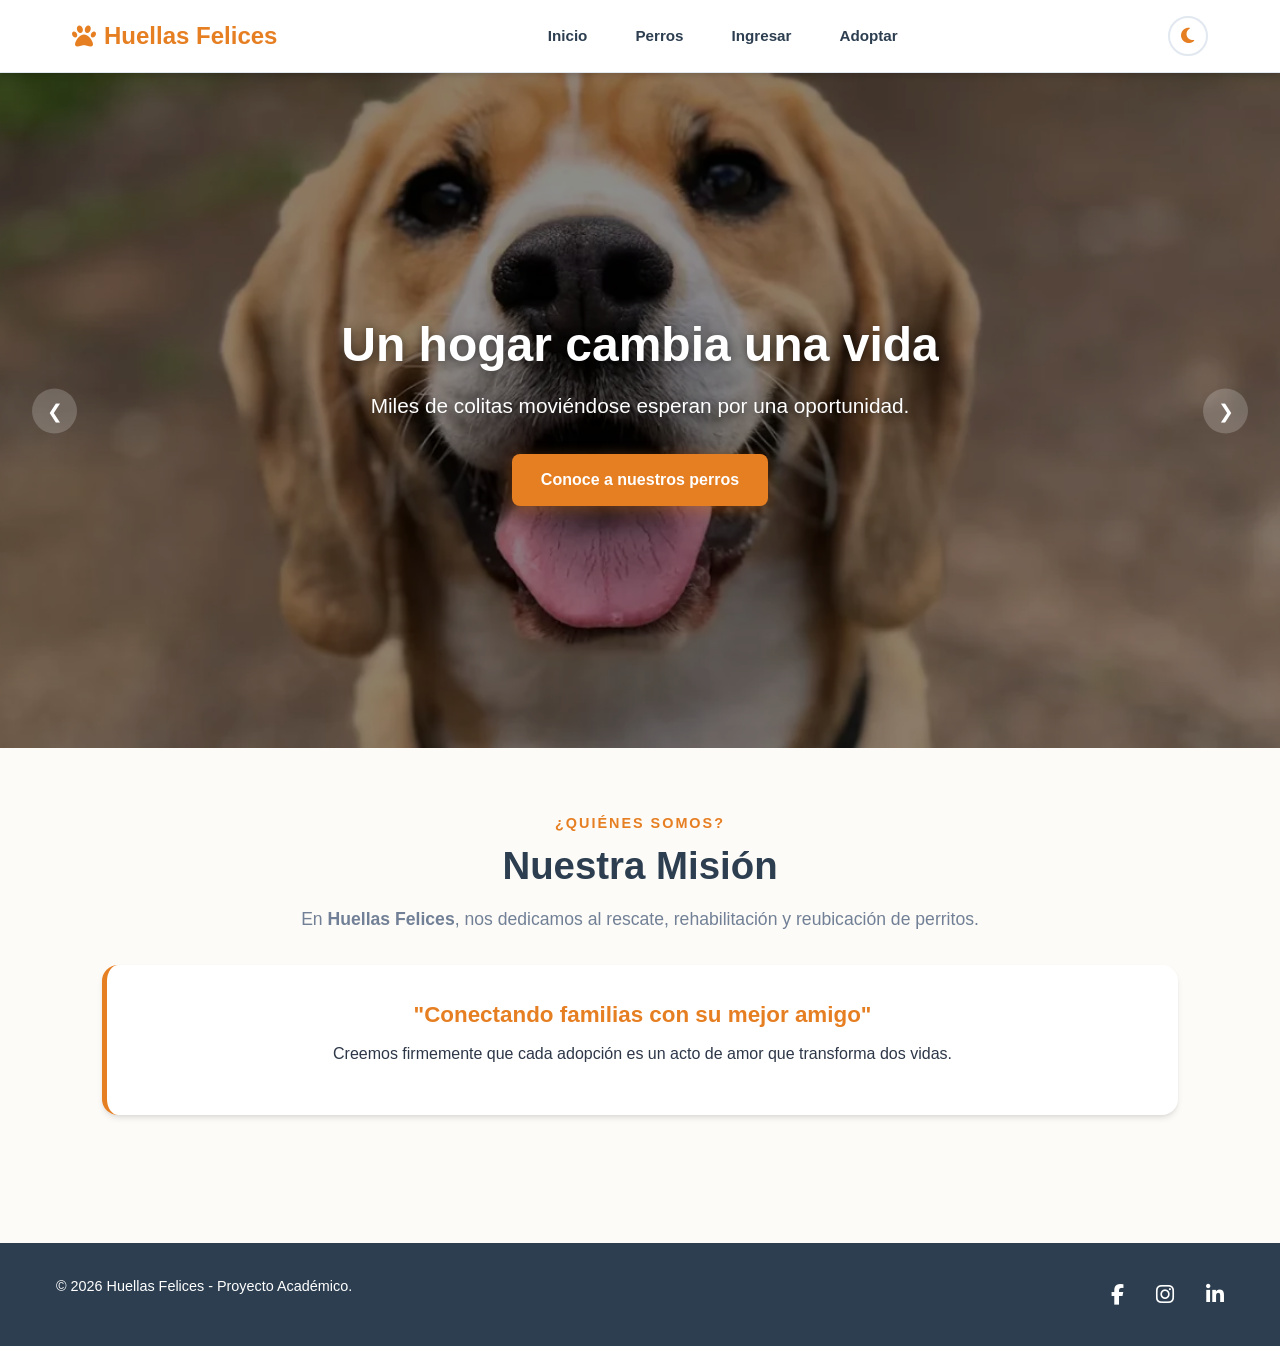
==== commit 58b874ed: "imagenes2248" ====
--- a/index.html
+++ b/index.html
@@ -7,8 +7,9 @@
     <meta name="description"
         content="Huellas Felices - Conectando familias con su mejor amigo. Adopta un perro rescatado.">
     <title>Huellas Felices | Inicio</title>
+    <link rel="preconnect" href="https://cdnjs.cloudflare.com" crossorigin>
     <link rel="stylesheet" href="https://cdnjs.cloudflare.com/ajax/libs/font-awesome/6.4.0/css/all.min.css"
-        crossorigin="anonymous" />
+        crossorigin="anonymous" media="print" onload="this.media='all'" />
     <link rel="stylesheet" href="css/variables.css">
     <link rel="stylesheet" href="css/base.css">
     <link rel="stylesheet" href="css/layout.css">
@@ -59,8 +60,8 @@
             <div class="carousel-track-container">
                 <div class="carousel-track">
                     <div class="carousel-slide active">
-                        <img src="img/perro_feliz.png"
-                            alt="Perro feliz">
+                        <img src="img/perro_feliz.webp" alt="Perro feliz" width="1200" height="600"
+                            fetchpriority="high">
                         <div class="carousel-caption">
                             <h1>Un hogar cambia una vida</h1>
                             <p>Miles de colitas moviéndose esperan por una oportunidad.</p>
@@ -68,7 +69,8 @@
                         </div>
                     </div>
                     <div class="carousel-slide">
-                        <img src="img/cachorro-mirando-camara.jpg" alt="Cachorro">
+                        <img src="img/cachorro-mirando-camara.webp" alt="Cachorro" width="1200" height="600"
+                            loading="lazy">
                         <div class="carousel-caption">
                             <h1>Conectando familias con su mejor amigo</h1>
                             <p>Amor incondicional garantizado.</p>
@@ -112,4 +114,4 @@
 
 </body>
 
-</html>+</html>
--- a/css/components.css
+++ b/css/components.css
@@ -248,6 +248,7 @@
     border: 1px solid var(--border-color);
     overflow: hidden;
     transition: var(--transition-smooth);
+    text-align: center; /* Asegura el centrado de elementos internos */
 }
 
 .auth-tabs {
@@ -278,23 +279,33 @@
 .auth-form {
     padding: var(--spacing-md);
     display: none;
-    /* Oculto por defecto */
-}
-
+    text-align: left; /* Mantiene los inputs del formulario alineados a la izquierda */
+}
+
+/* El botón de "Iniciar Sesión / Registrarse" sí ocupa todo el ancho */
 .auth-form .btn-submit {
-    margin-top: 1.5rem; /* Equivale a unos 24px de separación */
-    width: 100%;        /* Asegura que ocupe todo el ancho del contenedor */
-    display: block;     /* Cambia el comportamiento de línea a bloque para aplicar bien el margen */
-}
-
-/* Por si acaso, asegúrate de que los grupos de formulario tengan su propia separación */
+    margin-top: 1.5rem; 
+    width: 100%;        
+    display: block;     
+}
+
+/* El botón "Ir al formulario" (Post-Login) ahora tiene ancho propio y se centra */
+.auth-box-container .btn-cta,
+.auth-box-container .btn-submit-large {
+    display: block;
+    width: fit-content;          /* El ancho se adapta al texto del botón */
+    min-width: 240px;            /* Evita que se encoja demasiado */
+    margin: 1.5rem auto 0.5rem auto; /* El 'auto' a los lados lo centra perfectamente */
+    padding: 0.8rem 2rem;        /* Margen interno para que respire el texto */
+}
+
+/* Separación de los grupos del formulario */
 .auth-form .form-group {
-    margin-bottom: 1.2rem; /* Separación saludable entre el email y la contraseña */
+    margin-bottom: 1.2rem; 
 }
 
 .auth-form.active-form {
     display: block;
-    /* Solo se renderiza el formulario activo */
 }
 
 .auth-form h3 {
@@ -306,23 +317,37 @@
     font-size: 3.5rem;
     color: var(--color-success);
     margin-bottom: var(--spacing-sm);
+    display: block;
 }
 
 .info-text {
     color: var(--text-muted);
     font-size: 0.95rem;
     margin-top: var(--spacing-xs);
+    display: block;
 }
 
 .user-profile {
-    display: flex;
+    display: inline-flex; /* Cambiado a inline-flex para que no rompa el centrado */
     align-items: center;
+    justify-content: center;
     font-size: 0.9rem;
     font-weight: 600;
     color: var(--text-main);
     background-color: var(--bg-muted);
-    padding: 0.3rem 0.6rem;
+    padding: 0.4rem 0.8rem;
     border-radius: var(--border-radius-md);
+    margin-top: var(--spacing-xs);
+}
+
+/* ==========================================================================
+   SOLUCIÓN AL BORDE INFERIOR POST-LOGIN (Caja más larga)
+   ========================================================================== */
+.auth-box-container > :last-child,
+.auth-form > :last-child,
+.auth-box-container a:last-of-type,
+.auth-box-container button:last-of-type {
+    margin-bottom: 1.8rem !important; /* Espaciado final perfecto con el borde */
 }
 
 
@@ -490,4 +515,26 @@
     background-color: var(--primary-dark, #d35400);
     color: #ffebdc !important; /* Un tono crema / naranja pastel muy claro de alta visibilidad */
     text-decoration: none;
+}
+
+
+/* ==========================================================================
+   >>> INYECTADO: OPTIMIZACIÓN DE TARJETAS DE PERROS EN MODO OSCURO <<<
+   ========================================================================== */
+[data-theme="dark"] .dog-card {
+    background-color: #242424 !important; /* Cambia el contenedor blanco a gris oscuro */
+    border: 1px solid #3d3d3d !important;
+    box-shadow: 0 4px 15px rgba(0, 0, 0, 0.4) !important;
+}
+
+[data-theme="dark"] .dog-card-content h3 {
+    color: #ffffff !important; /* El nombre del perro se vuelve blanco puro */
+}
+
+[data-theme="dark"] .dog-features li {
+    color: #e0e0e0 !important; /* Los iconos y texto de raza/edad pasan a un gris muy legible */
+}
+
+[data-theme="dark"] .dog-description {
+    color: #b3b3b3 !important; /* La descripción pasa a un gris claro suave que no cansa la vista */
 }
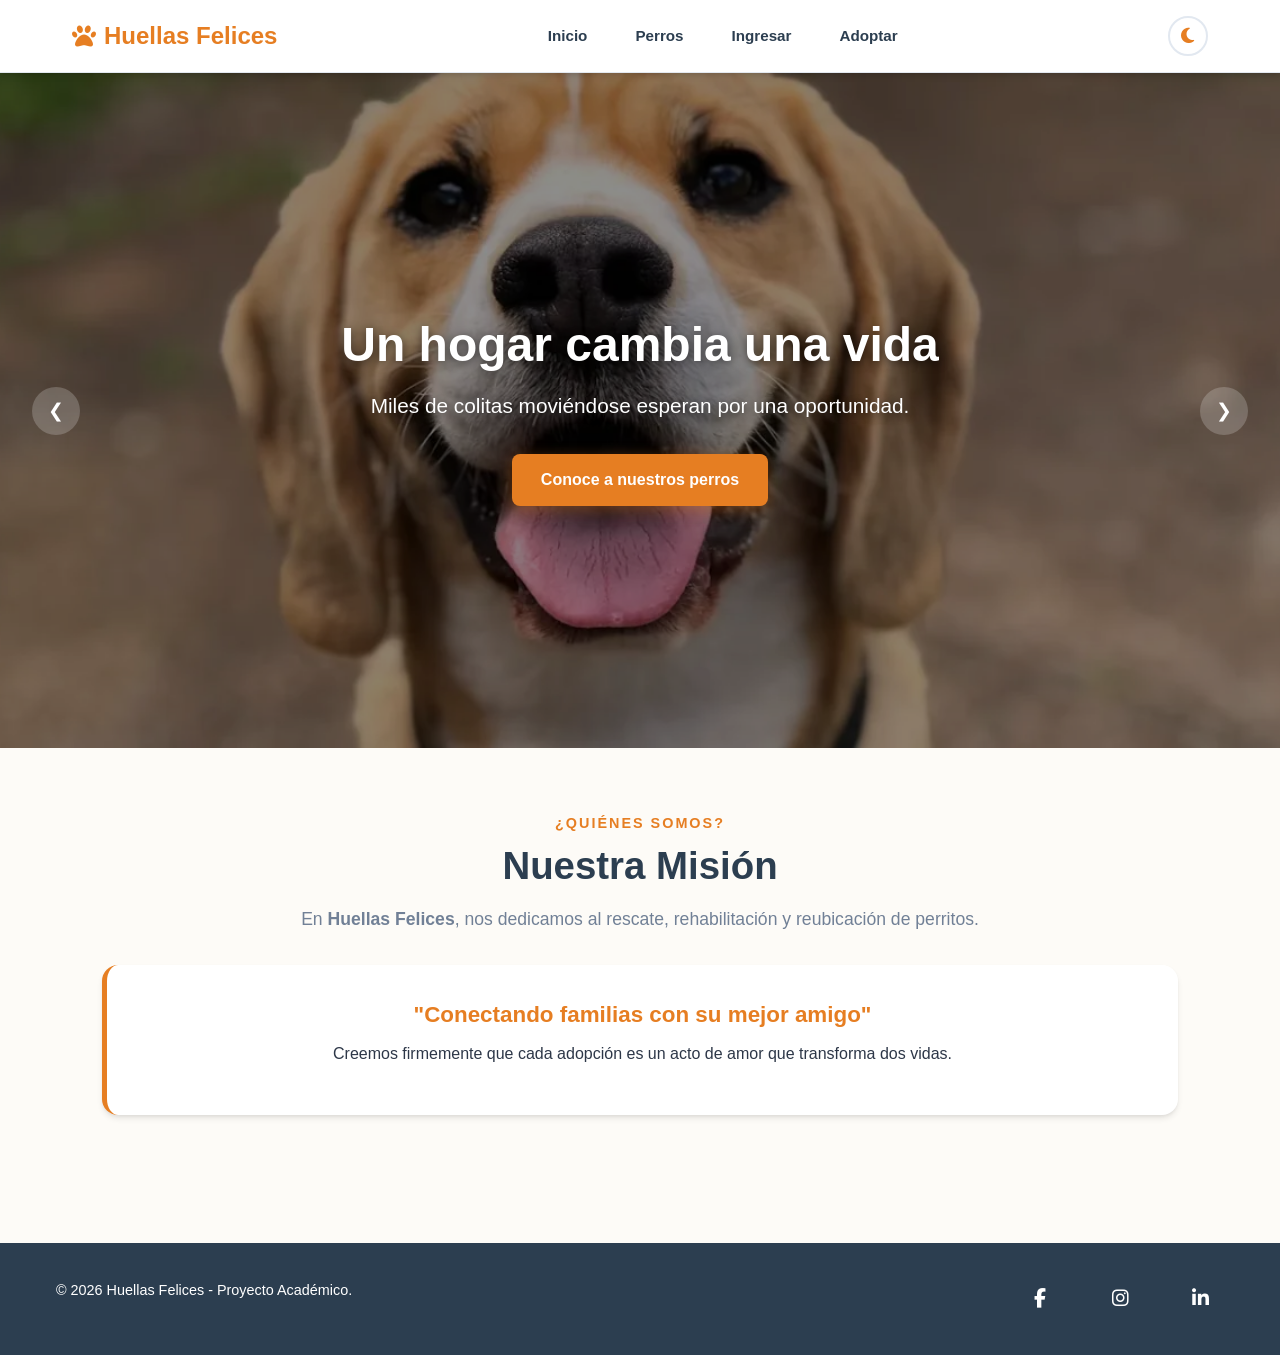
==== commit d6eaeb90: "retoque24" ====
--- a/index.html
+++ b/index.html
@@ -102,11 +102,14 @@
         <div class="footer-container">
             <p>&copy; 2026 Huellas Felices - Proyecto Académico.</p>
             <nav class="social-nav">
-                <a href="https://facebook.com" target="_blank" rel="noopener noreferrer"><i
+                <a href="https://facebook.com" target="_blank" rel="noopener noreferrer"
+                    aria-label="Visita nuestro Facebook"><i
                         class="fa-brands fa-facebook-f"></i></a>
-                <a href="https://instagram.com" target="_blank" rel="noopener noreferrer"><i
+                <a href="https://instagram.com" target="_blank" rel="noopener noreferrer"
+                    aria-label="Visita nuestro Instagram"><i
                         class="fa-brands fa-instagram"></i></a>
-                <a href="https://linkedin.com" target="_blank" rel="noopener noreferrer"><i
+                <a href="https://linkedin.com" target="_blank" rel="noopener noreferrer"
+                    aria-label="Visita nuestro LinkedIn"><i
                         class="fa-brands fa-linkedin-in"></i></a>
             </nav>
         </div>
--- a/css/layout.css
+++ b/css/layout.css
@@ -181,8 +181,12 @@
 
 .social-nav a {
     color: #ffffff;
-    font-size: 1.3rem;
-    display: inline-block;
+    font-size: 1.2rem;
+    min-width: 48px;
+    min-height: 48px;
+    display: inline-flex;
+    align-items: center;
+    justify-content: center;
     transition: var(--transition-fast);
 }
 
@@ -215,8 +219,8 @@
     display: inline-flex;
     align-items: center;
     justify-content: center;
-    width: 36px;
-    height: 36px;
+    width: 48px;
+    height: 48px;
     border-radius: 50%;
     transition: var(--transition-fast);
 }
@@ -234,12 +238,16 @@
 /* Por defecto en Escritorio (PC) el botón es invisible */
 .menu-toggle-btn {
     display: none;
+    min-width: 48px;
+    min-height: 48px;
+    align-items: center;
+    justify-content: center;
     background: none;
     border: none;
     color: var(--text-color, #333);
     font-size: 1.5rem;
     cursor: pointer;
-    padding: 0.5rem;
+    padding: 0;
     transition: color 0.2s ease;
 }
 
@@ -265,7 +273,7 @@
     }
 
     .menu-toggle-btn {
-        display: block; /* Se hace visible */
+        display: inline-flex; /* Se hace visible */
         order: 3;        /* Se posiciona inmediatamente al lado del modo oscuro */
         margin-left: 0.4rem; 
     }
@@ -324,4 +332,4 @@
         opacity: 1;
         transform: translateY(0);
     }
-}+}
--- a/css/components.css
+++ b/css/components.css
@@ -178,6 +178,8 @@
     border: none;
     width: 45px;
     height: 45px;
+    min-width: 48px;
+    min-height: 48px;
     border-radius: var(--border-radius-round);
     cursor: pointer;
     font-size: 1.2rem;
@@ -537,4 +539,4 @@
 
 [data-theme="dark"] .dog-description {
     color: #b3b3b3 !important; /* La descripción pasa a un gris claro suave que no cansa la vista */
-}+}
